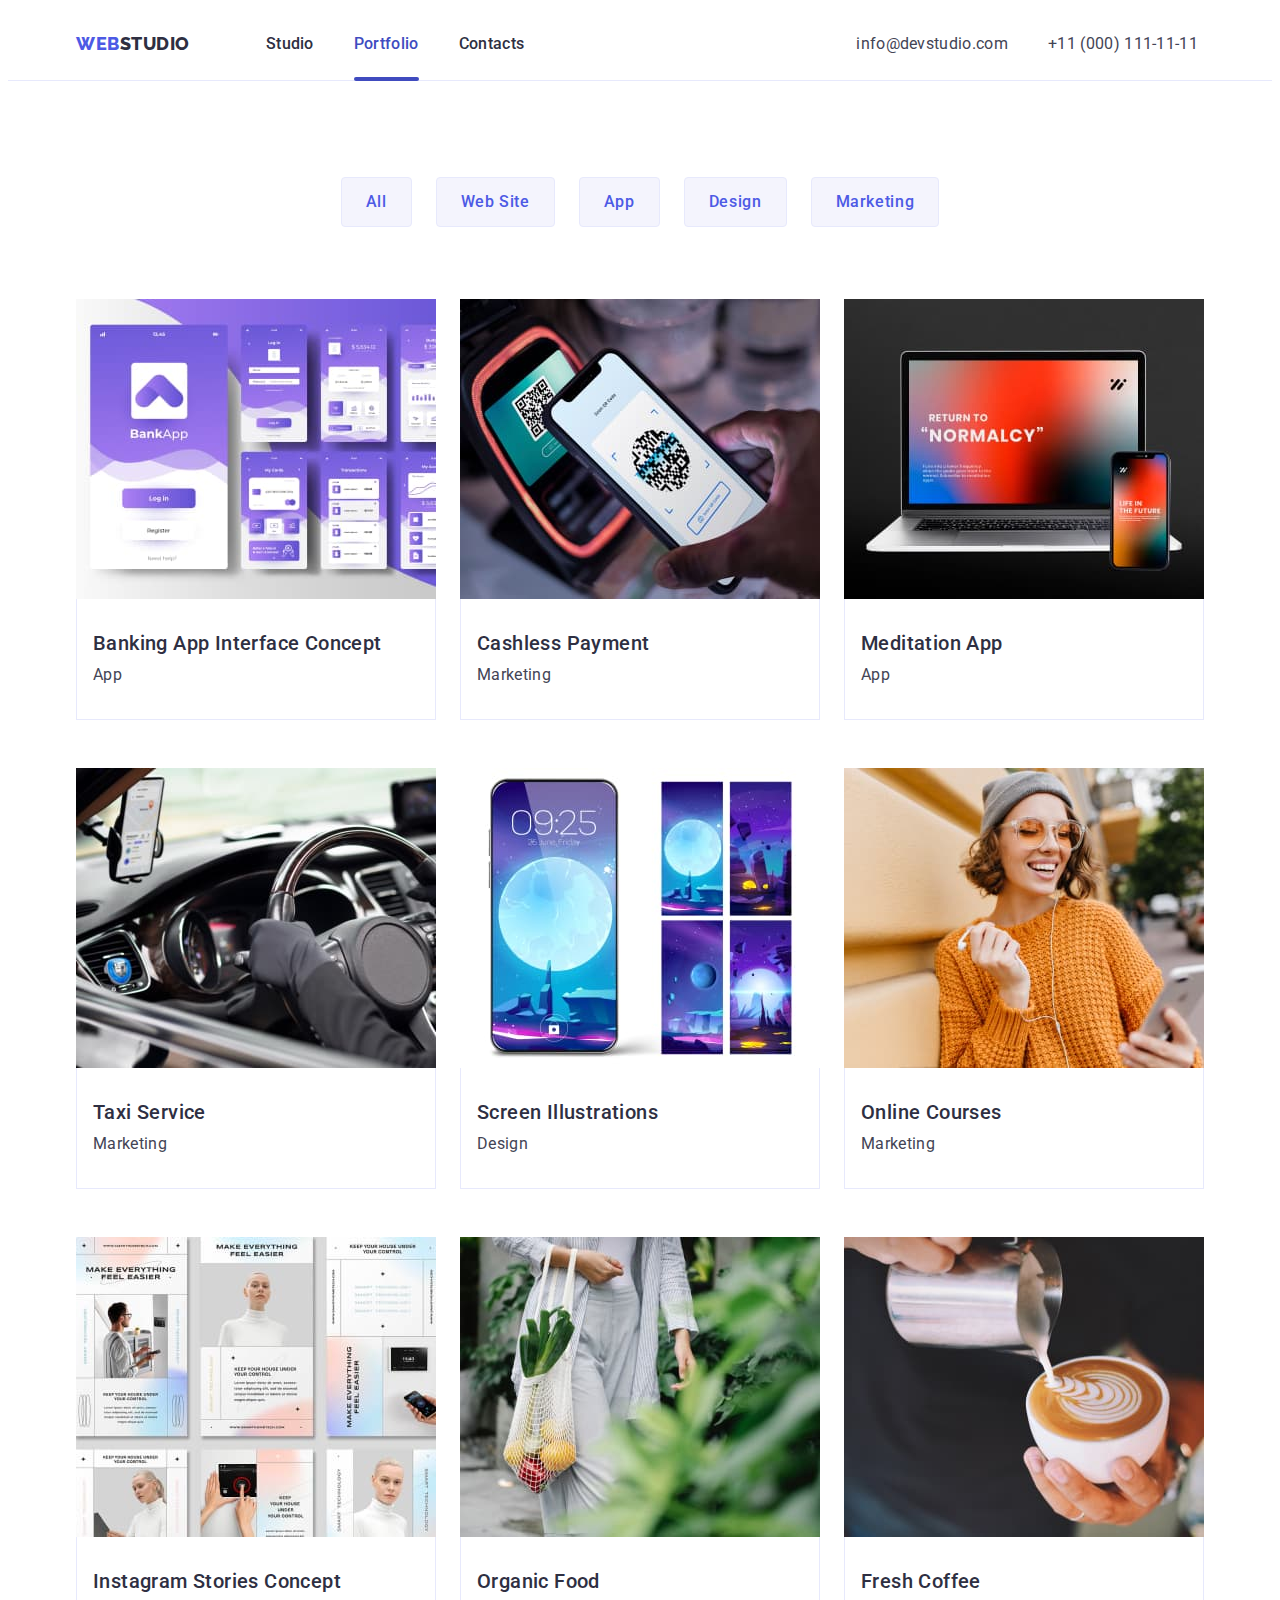
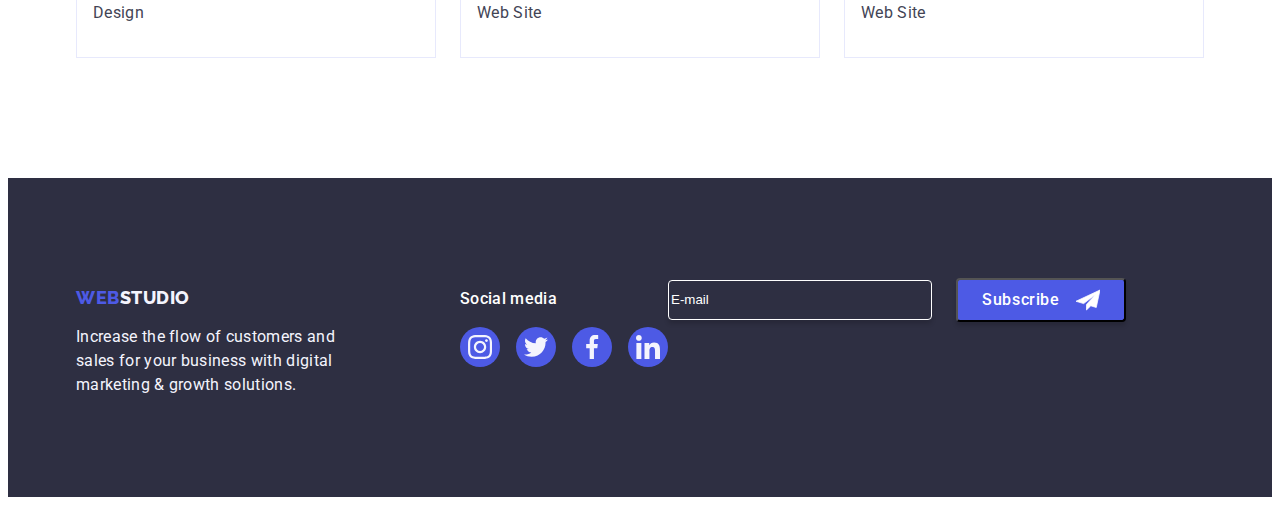
==== portfolio.html @ a750b89d "Initial commit" ====
<!DOCTYPE html>
<html lang="en">
  <head>
    <meta charset="utf-8" />
    <meta
      name="description"
      content="Learning the basics of HTML for beginners"
    />

    <title>Portfolio</title>
    <link
      rel="stylesheet"
      href="https://cdnjs.cloudflare.com/ajax/libs/modern-normalize/2.0.0/modern-normalize.min.css"
      integrity="sha512-4xo8blKMVCiXpTaLzQSLSw3KFOVPWhm/TRtuPVc4WG6kUgjH6J03IBuG7JZPkcWMxJ5huwaBpOpnwYElP/m6wg=="
      crossorigin="anonymous"
      referrerpolicy="no-referrer"
    />
    <link rel="stylesheet" href="./css/styles.css" />
    <link rel="preconnect" href="https://fonts.googleapis.com" />
    <link rel="preconnect" href="https://fonts.gstatic.com" crossorigin />
    <link
      href="https://fonts.googleapis.com/css2?family=Raleway:wght@800&family=Roboto:wght@400;500;700;900&display=swap"
      rel="stylesheet"
    />
  </head>
  <!-- Body -->
  <body>
    <header class="portfolio-class">
      <div class="container portfolio-info">
        <nav class="list logo-line">
          <a class="link logo-link" href="./index.html"
            >WEB<span class="logo-name">Studio</span></a
          >

          <ul class="list menu">
            <li>
              <a class="link input-list" href="./index.html">Studio</a>
            </li>
            <li>
              <a class="link input-list current" href="./portfolio.html"
                >Portfolio</a
              >
            </li>
            <li>
              <a class="link input-list" href="">Contacts</a>
            </li>
          </ul>
        </nav>
        <address class="address-info">
          <ul class="list email-info">
            <li>
              <a class="link contacts-list" href="mailto:info@devstudio.com"
                >info@devstudio.com</a
              >
            </li>
            <li>
              <a class="link contacts-list" href="tel:+110001111111"
                >+11 (000) 111-11-11</a
              >
            </li>
          </ul>
        </address>
      </div>
    </header>
    <!-- Main -->
    <main>
      <!-- Section -->
      <section class="buttons">
        <div class="container">
          <h1 class="visually-hidden">Portfolio</h1>
          <ul class="list button-list">
            <li><button class="other-buttons" type="button">All</button></li>
            <li>
              <button class="other-buttons" type="button">Web Site</button>
            </li>
            <li><button class="other-buttons" type="button">App</button></li>
            <li><button class="other-buttons" type="button">Design</button></li>
            <li>
              <button class="other-buttons" type="button">Marketing</button>
            </li>
          </ul>
          <ul class="list company-pic">
            <li class="img-decript">
              <a class="link apps" href="./images/img8.jpg">
                <div class="box">
                  <img
                    src="./images/img8.jpg"
                    alt="Banking App Interface Concept"
                    width="360"
                  />
                  <p class="overlay">
                    14 Stylish and User-Friendly App Design Concepts · Task
                    Manager App · Calorie Tracker App · Exotic Fruit Ecommerce
                    App · Cloud Storage App
                  </p>
                </div>
                <div class="company-app">
                  <h2 class="second-title">Banking App Interface Concept</h2>
                  <p class="contains">App</p>
                </div>
              </a>
            </li>
            <li class="img-decript">
              <a class="link apps" href="./images/img9.jpg">
                <div class="box">
                  <img src="./images/img9.jpg" alt="payment" width="360" />
                  <p class="overlay">
                    14 Stylish and User-Friendly App Design Concepts · Task
                    Manager App · Calorie Tracker App · Exotic Fruit Ecommerce
                    App · Cloud Storage App
                  </p>
                </div>
                <div class="company-app">
                  <h2 class="second-title">Cashless Payment</h2>
                  <p class="contains">Marketing</p>
                </div>
              </a>
            </li>
            <li class="img-decript">
              <a class="link apps" href="./images/img10.jpg">
                <div class="box">
                  <img src="./images/img10.jpg" alt="meditation" width="360" />
                  <p class="overlay">
                    14 Stylish and User-Friendly App Design Concepts · Task
                    Manager App · Calorie Tracker App · Exotic Fruit Ecommerce
                    App · Cloud Storage App
                  </p>
                </div>
                <div class="company-app">
                  <h2 class="second-title">Meditation App</h2>
                  <p class="contains">App</p>
                </div>
              </a>
            </li>
            <li class="img-decript">
              <a class="link apps" href="./images/img11.jpg">
                <div class="box">
                  <img src="./images/img11.jpg" alt="taxi" width="360" />
                  <p class="overlay">
                    14 Stylish and User-Friendly App Design Concepts · Task
                    Manager App · Calorie Tracker App · Exotic Fruit Ecommerce
                    App · Cloud Storage App
                  </p>
                </div>
                <div class="company-app">
                  <h2 class="second-title">Taxi Service</h2>
                  <p class="contains">Marketing</p>
                </div>
              </a>
            </li>
            <li class="img-decript">
              <a class="link apps" href="./images/img12.jpg">
                <div class="box">
                  <img
                    src="./images/img12.jpg"
                    alt="illustration"
                    width="360"
                  />

                  <p class="overlay">
                    14 Stylish and User-Friendly App Design Concepts · Task
                    Manager App · Calorie Tracker App · Exotic Fruit Ecommerce
                    App · Cloud Storage App
                  </p>
                </div>
                <div class="company-app">
                  <h2 class="second-title">Screen Illustrations</h2>
                  <p class="contains">Design</p>
                </div>
              </a>
            </li>
            <li class="img-decript">
              <a class="link apps" href="./images/img13.jpg">
                <div class="box">
                  <img src="./images/img13.jpg" alt="courses" width="360" />
                  <p class="overlay">
                    14 Stylish and User-Friendly App Design Concepts · Task
                    Manager App · Calorie Tracker App · Exotic Fruit Ecommerce
                    App · Cloud Storage App
                  </p>
                </div>
                <div class="company-app">
                  <h2 class="second-title">Online Courses</h2>
                  <p class="contains">Marketing</p>
                </div>
              </a>
            </li>
            <li class="img-decript">
              <a class="link apps" href="./images/img14.jpg">
                <div class="box">
                  <img
                    src="./images/img14.jpg"
                    alt="instastories"
                    width="360"
                  />
                  <p class="overlay">
                    14 Stylish and User-Friendly App Design Concepts · Task
                    Manager App · Calorie Tracker App · Exotic Fruit Ecommerce
                    App · Cloud Storage App
                  </p>
                </div>
                <div class="company-app">
                  <h2 class="second-title">Instagram Stories Concept</h2>
                  <p class="contains">Design</p>
                </div>
              </a>
            </li>
            <li class="img-decript">
              <a class="link apps" href="./images/img15.jpg">
                <div class="box">
                  <img src="./images/img15.jpg" alt="food" width="360" />
                  <p class="overlay">
                    14 Stylish and User-Friendly App Design Concepts · Task
                    Manager App · Calorie Tracker App · Exotic Fruit Ecommerce
                    App · Cloud Storage App
                  </p>
                </div>
                <div class="company-app">
                  <h2 class="second-title">Organic Food</h2>
                  <p class="contains">Web Site</p>
                </div>
              </a>
            </li>
            <li class="img-decript">
              <a class="link apps" href="./images/img16.jpg">
                <div class="box">
                  <img src="./images/img16.jpg" alt="coffee" width="360" />
                  <p class="overlay">
                    14 Stylish and User-Friendly App Design Concepts · Task
                    Manager App · Calorie Tracker App · Exotic Fruit Ecommerce
                    App · Cloud Storage App
                  </p>
                </div>
                <div class="company-app">
                  <h2 class="second-title">Fresh Coffee</h2>
                  <p class="contains">Web Site</p>
                </div>
              </a>
            </li>
          </ul>
        </div>
      </section>
    </main>
    <!-- Footer -->
    <footer class="page-down">
      <div class="container port-footer">
        <div class="logo-contain">
          <a class="link logo-web" href="./index.html"
            >Web<span class="logo-down-name">Studio</span></a
          >
          <p class="footer-descr">
            Increase the flow of customers and sales for your business with
            digital marketing & growth solutions.
          </p>
        </div>

        <div>
          <p class="social-m">Social media</p>
          <ul class="social-icon">
            <li class="link-item">
              <a class="social-id" href="./images/icons.svg#icon-instagram"
                ><svg class="id-media" width="24" height="24">
                  <use href="./images/icons.svg#icon-instagram"></use>
                </svg>
              </a>
            </li>
            <li class="link-item">
              <a class="social-id" href="./images/icons.svg#icon-twitter"
                ><svg class="id-media" width="24" height="24">
                  <use href="./images/icons.svg#icon-twitter"></use>
                </svg>
              </a>
            </li>
            <li class="link-item">
              <a class="social-id" href="./images/icons.svg#icon-facebook"
                ><svg class="id-media" width="24" height="24">
                  <use href="./images/icons.svg#icon-facebook"></use>
                </svg>
              </a>
            </li>
            <li class="link-item">
              <a class="social-id" href="./images/icons.svg#icon-linkedin"
                ><svg class="id-media" width="24" height="24">
                  <use href="./images/icons.svg#icon-linkedin"></use>
                </svg>
              </a>
            </li>
          </ul>
        </div>
        <div class="footer-bottom">
          <form class="footer-form" name="subscribe_form">
            <input
              class="footer-form-input"
              name="subscribe_email"
              type="email"
              placeholder="E-mail"
            />
            <button class="button-form" type="submit">
              Subscribe
              <svg class="button-form-icon" width="24" height="24">
                <use href="./images/icons.svg#icon-Frame-3"></use>
              </svg>
            </button>
          </form>
        </div>
      </div>
    </footer>
  </body>
</html>
---- css/styles.css ----
:root {
  --brand-color: #404bf4;
  --primary-white-color: #ffffff;
  --body-color: #434455;
  --clasic-background-color: #f4f4fd;
  --footer-color: #2e2f42;
  --button-color: #4d5ae5;
}
h1,
h2,
h3,
h4 {
  margin: 0;
}
p {
  margin: 0;
}
ul {
  margin: 0;
  padding: 0;
  list-style-type: none;
}
.title {
  background-color: #2e2f42;
  background-image: linear-gradient(
      rgba(46, 47, 66, 0.7),
      rgba(46, 47, 66, 0.7)
    ),
    url(../images/people-office.jpg);
  background-repeat: no-repeat;
  background-size: cover;
  background-position: center;
  color: white;
  padding: 188px 0;
  max-width: 1440px;
}
.logo-name {
  color: #2e2f42;
  font-family: "Raleway", sans-serif;
  font-weight: 800;
  font-size: 18px;
  line-height: 1.17;
  letter-spacing: 0.03em;
  text-transform: uppercase;
}
.logo-link {
  font-family: "Raleway", sans-serif;
  font-weight: 800;
  font-size: 18px;
  line-height: 1.17;
  letter-spacing: 0.03em;
  text-transform: uppercase;
  color: #4d5ae5;
  margin-right: 76px;
}
.logo-down-name {
  font-family: "Raleway", sans-serif;
  font-weight: 800;
  font-size: 18px;
  line-height: 1.17;
  letter-spacing: 0.03em;
  text-transform: uppercase;
  color: #f4f4fd;
}

.company-activity {
  background-color: white;
  color: #2e2f42;
  font-size: 36px;
  line-height: 1.11;
  text-align: center;
  letter-spacing: 0.02em;
  text-transform: capitalize;
  margin-bottom: 72px;
}
.team-workers {
  background-color: #f4f4fd;
  color: #2e2f42;
  font-size: 36px;
  line-height: 1.11;
  text-align: center;
  letter-spacing: 0.02em;
  text-transform: capitalize;
  margin-bottom: 72px;
}
.photo {
  display: flex;
  gap: 24px;
}
.valuables-list {
  width: 264px;
  color: var(--navyblue, #2e2f42);
  font-size: 20px;
  font-style: normal;
  font-weight: 500;
  line-height: 24px;
  letter-spacing: 0.4px;
}
.valuables-descr {
  width: 264px;
  color: var(--slate, #434455);
  font-size: 16px;
  font-style: normal;
  font-weight: 400;
  line-height: 24px;
  letter-spacing: 0.32px;
}
.valuables-list-descr {
  color: #434455;
  font-size: 16px;
  line-height: 1.5;
  letter-spacing: 0.02em;
  text-align: center;
  line-height: 24px;
}

.logo-web {
  font-family: "Raleway", sans-serif;
  font-weight: 800;
  font-size: 18px;
  line-height: 1.17;
  letter-spacing: 0.03em;
  text-transform: uppercase;
  color: #4d5ae5;
  display: inline-block;
  margin-bottom: 16px;
}
.main-button {
  background-color: #4d5ae5;
  color: white;
  font-family: "Roboto", sans-serif;
  font-weight: 500;
  font-size: 16px;
  line-height: 1.5;
  letter-spacing: 0.04em;
  cursor: pointer;
  padding: 16px 32px;
  border-radius: 4px;
  box-shadow: 0px 4px 4px 0px rgba(0, 0, 0, 0.15);
  display: block;
  min-width: 169px;
  height: 56px;
  border: none;
  margin: 0 auto;
  transition: background-color 250ms cubic-bezier(0.4, 0, 0.2, 1);
}
.link {
  text-decoration: none;
}
.main-button:hover {
  color: white;
  background-color: #404bbf;
}
.main-button:focus {
  background-color: #404bbf;
}
.other-buttons {
  font-family: "Roboto", sans-serif;
  color: #4d5ae5;
  background-color: #f4f4fd;
  font-weight: 500;
  font-size: 16px;
  line-height: 1.5;
  letter-spacing: 0.04em;
  cursor: pointer;
  padding: 12px 24px;
  border: 1px solid #e7e9fc;
  border-radius: 4px;
  transition: color 250ms cubic-bezier(0.4, 0, 0.2, 1),
    background-color 250ms cubic-bezier(0.4, 0, 0.2, 1),
    border-color 250ms cubic-bezier(0.4, 0, 0.2, 1),
    box-shadow 250ms cubic-bezier(0.4, 0, 0.2, 1);
}
.other-buttons:hover,
.other-buttons:focus {
  color: white;
  background-color: #404bbf;
  border: 1px solid transparent;
  box-shadow: 0px 3px 1px rgba(0, 0, 0, 0.1), 0px 2px 1px rgba(0, 0, 0, 0.08),
    0px 2px 2px rgba(0, 0, 0, 0.12);
}

.apps {
  display: block;
  transition: box-shadow 250ms cubic-bezier(0.4, 0, 0.2, 1);
}
.apps:hover,
.apps:focus {
  box-shadow: 0px 1px 6px rgba(46, 47, 66, 0.08),
    0px 1px 1px rgba(46, 47, 66, 0.16), 0px 2px 1px rgba(46, 47, 66, 0.08);
  transform: translateY(0%);
}
.footer-descr {
  color: #f4f4fd;
  line-height: 1.5;
  letter-spacing: 0.02em;
  max-width: 264px;
}
.input-list {
  font-weight: 500;
  font-size: 16px;
  line-height: 1.5;
  letter-spacing: 0.02em;
  text-decoration: none;
  padding: 24px 0 24px;
  display: block;
  position: relative;
  transition: color 250ms cubic-bezier(0.4, 0, 0.2, 1);
  color: var(--navyblue, #2e2f42);
}
.current {
  color: #404bbf;
  position: relative;
}
.current::after {
  width: 100%;
  content: "";
  position: absolute;
  left: 0;
  bottom: -1px;
  height: 4px;
  background-color: #404bbf;
  border-radius: 2px;
  transition: border-radius 2px;
}

.input-list:hover,
.input-list:focus {
  color: #404bbf;
}

.pages {
  position: relative;
  color: #404bbf;
  transition: color 250ms cubic-bezier(0.4, 0, 0.2, 1);
}
.pages::after {
  position: absolute;
  left: 0;
  bottom: -1px;
  height: 4px;
  background-color: #404bbf;
  border-radius: 2px;
}

.list {
  list-style: none;
}
body {
  font-family: "Roboto", sans-serif;
  color: #434455;
  background-color: #ffffff;
}
.second-title {
  font-weight: 500;
  font-size: 20px;
  line-height: 1.2;
  letter-spacing: 0.02em;
  color: #2e2f42;
}
.contains {
  font-size: 16px;
  line-height: 1.5;
  letter-spacing: 0.02em;
  color: #434455;
}
.contains:hover,
.contains:focus {
  transform: translateY(0%);
}
address {
  font-style: normal;
}
.wrapper {
  font-size: 56px;
  line-height: 60px;
  text-align: center;
  letter-spacing: 0.02em;
  color: #ffffff;
  max-width: 496px;
  height: 120px;
  margin-bottom: 48px;
  margin: 0 auto;
  font-weight: 700;
}
.valuables {
  font-weight: 500;
  font-size: 20px;
  line-height: 1.2;
  letter-spacing: 0.02em;
  color: #2e2f42;
}
.valuables-list-subtitle {
  font-weight: 500;
  font-size: 20px;
  line-height: 1.2;
  letter-spacing: 0.02em;
  color: #2e2f42;
  background-color: #ffffff;
  margin-bottom: 8px;
  text-align: center;
}
.image-company-box {
  background-color: #f4f4fd;
  border-radius: 4px;
  width: 264px;
  height: 112px;
  flex-shrink: 0;
  margin-bottom: 8px;
  display: flex;
  justify-content: center;
  align-items: center;
}

.logo-icon {
  display: flex;
  justify-content: center;
  align-items: center;
  border-radius: 10px;
  width: 40px;
  height: 40px;
  background-color: #4d5ae5;
  color: #f4f4fd;
}
.second-title {
  font-weight: 500;
  font-size: 20px;
  line-height: 1.2;
  letter-spacing: 0.02em;
  color: #2e2f42;
  margin-bottom: 8px;
}
.contacts-list {
  font-size: 16px;
  line-height: 1.5;
  letter-spacing: 0.02em;
  color: #434455;
  transition: color 250ms cubic-bezier(0.4, 0, 0.2, 1);
}
.contacts-list:hover,
.contacts-list:focus {
  color: #404bbf;
}

.section-team {
  background-color: #f4f4fd;
  padding: 120px 0;
}
.specialists {
  box-shadow: 0px 1px 6px rgba(46, 47, 66, 0.08),
    0px 1px 1px rgba(46, 47, 66, 0.16), 0px 2px 1px rgba(46, 47, 66, 0.08);
  background-color: #ffffff;
  width: calc((100% - 72px) / 4);
  border-radius: 0px 0px 4px 4px;
}
.container {
  max-width: 1158px;
  margin: 0 auto;
  padding: 0 15px;
}
.site-info {
  display: flex;
  align-items: center;
}
.logo-line {
  display: flex;
  align-items: center;
  margin-right: 332px;
}
.menu {
  display: flex;
  gap: 40px;
  justify-content: flex-start;
}
.menu-contact {
  display: flex;
  justify-content: flex-end;
  gap: 40px;
  flex-wrap: nowrap;
}
img {
  display: block;
  max-width: 100%;
  height: auto;
}
.top-line {
  border-bottom: 1px solid #e7e9fc;
  box-shadow: 0px 2px 1px rgba(46, 47, 66, 0.08),
    0px 1px 1px rgba(46, 47, 66, 0.16), 0px 1px 6px rgba(46, 47, 66, 0.08);
}
*,
::after,
::before {
  box-sizing: border-box;
}
.card-set {
  display: flex;
  flex-wrap: wrap;
  gap: 24px;
}
.visually-hidden {
  position: absolute;
  width: 1px;
  height: 1px;
  margin: -1px;
  border: 0;
  padding: 0;
  white-space: nowrap;
  clip-path: inset(100%);
  clip: rect(0 0 0 0);
  overflow: hidden;
}
.company-strategy {
  padding: 120px 0;
}
.list-item {
  width: calc((100% - 72px) / 4);
}
.pictures {
  padding-bottom: 120px;
}
.picture-company {
  display: flex;
  gap: 24px;
}
.pic-description {
  width: calc((100% - 48px) / 3);
}
.profession {
  padding: 32px 0;
}
.portfolio-class {
  border-bottom: 1px solid #e7e9fc;
}
.portfolio-info {
  display: flex;
  align-items: center;
}
.adress-info {
  display: flex;
  gap: 40px;
}
.buttons {
  padding-top: 96px;
  padding-bottom: 120px;
}
.button-list {
  display: flex;
  justify-content: center;
  gap: 24px;
  margin-bottom: 72px;
}
.company-app {
  padding: 32px 16px;
  border: 1px solid #e7e9fc;
  border-top: none;
}
.app-img {
  position: relative;
  overflow: hidden;
}

.address-info {
  display: flex;
  gap: 40px;
}
.company-pic {
  display: flex;
  flex-wrap: wrap;
  column-gap: 24px;
  row-gap: 48px;
}
.img-decript {
  width: calc((100% - 48px) / 3);
}
.email-info {
  display: flex;
  gap: 40px;
}
.social-networks {
  display: flex;
  justify-content: center;
  gap: 24px;
}
.social-media {
  width: 40px;
  height: 40px;
}
.social-link {
  width: 100%;
  height: 100%;
  background-color: #4d5ae5;
  border-radius: 50%;
  display: flex;
  align-items: center;
  justify-content: center;
  transition: background-color 250ms cubic-bezier(0.4, 0, 0.2, 1);
}
.social-link:hover,
.social-link:focus {
  background-color: #404bbf;
}

.logotype {
  fill: #f4f4fd;
}
.customers {
  padding-top: 120px;
  padding-bottom: 120px;
}
.section-name {
  font-size: 36px;
  line-height: 1.11;
  color: #2e2f42;
  margin-bottom: 72px;
  text-align: center;
}
.clients {
  display: flex;
  gap: 24px;
}
.client-pic {
  width: calc((100% - 120px) / 6);
  height: 88px;
}
.client-img {
  width: 100%;
  height: 100%;
  border: 1px solid #8e8f99;
  border-radius: 4px;
  display: flex;
  align-items: center;
  justify-content: center;
  color: #8e8f99;
  transition: border-color 250ms cubic-bezier(0.4, 0, 0.2, 1),
    color 250ms cubic-bezier(0.4, 0, 0.2, 1);
}
.client-img:hover,
.client-img:focus {
  border-color: #404bbf;
  color: #404bbf;
}

.foot-class {
  display: flex;
  align-items: baseline;
  margin-right: 120px;
}
.logo-contain {
  margin-right: 120px;
}
.social-m {
  font-weight: 500;
  font-size: 16px;
  line-height: 1.5;
  letter-spacing: 0.02em;
  color: #ffffff;
  margin-bottom: 16px;
}
.social-icon {
  display: flex;
  gap: 16px;
}
.link-item {
  width: 40px;
  height: 40px;
}
.social-id {
  width: 100%;
  height: 100%;
  background-color: #4d5ae5;
  border-radius: 50%;
  display: flex;
  align-items: center;
  justify-content: center;
  transition: background-color 250ms cubic-bezier(0.4, 0, 0.2, 1);
}
.social-id:hover,
.social-id:focus {
  background-color: #31d0aa;
}
.id-media {
  fill: #f4f4fd;
}
.client-logo {
  fill: currentColor;
}

/* Modal window */
.backdrop {
  position: fixed;
  top: 0;
  left: 0;
  width: 100%;
  height: 100%;
  transition: opacity 250ms cubic-bezier(0.4, 0, 0.2, 1),
    visibility 250ms cubic-bezier(0.4, 0, 0.2, 1);
  background-color: rgba(46, 47, 66, 0.4);
}
.is-hidden {
  opacity: 0;
  visibility: hidden;
  pointer-events: none;
}
.modal {
  position: absolute;
  top: 50%;
  left: 50%;
  transform: translate(-50%, -50%) scale(1);
  width: 408px;
  min-height: 584px;
  background: #fcfcfc;
  box-shadow: 0px 1px 1px rgba(0, 0, 0, 0.14), 0px 1px 3px rgba(0, 0, 0, 0.12),
    0px 2px 1px rgba(0, 0, 0, 0.2);
  border-radius: 4px;
  transition: transform 250ms cubic-bezier(0.4, 0, 0.2, 1);
  padding: 24px;
}
.close-button {
  position: absolute;
  top: 24px;
  right: 24px;
  width: 24px;
  height: 24px;
  border-radius: 50%;
  display: flex;
  align-items: center;
  justify-content: center;
  background-color: #e7e9fc;
  border: 1px solid rgba(0, 0, 0, 0.1);
  padding: 0;
  cursor: pointer;
  transition: background-color 250ms cubic-bezier(0.4, 0, 0.2, 1),
    border 250ms cubic-bezier(0.4, 0, 0.2, 1);
}
.close-button:hover,
.close-button:focus {
  background-color: #404bbf;
  border: none;
  fill: #ffffff;
}
.modal-icon {
  transition: fill 250ms cubic-bezier(0.4, 0, 0.2, 1);
}

.page-down {
  background-color: #2e2f42;
  padding: 100px 0;
}
.port-footer {
  display: flex;
  align-items: baseline;
}
.footer-media {
  font-weight: 500;
  font-size: 16px;
  line-height: 1.5;
  letter-spacing: 0.02em;
  color: #ffffff;
  margin-bottom: 16px;
}
.icons-logo-foot {
  display: flex;
  gap: 16px;
}
.card-content {
  position: relative;
  overflow: hidden;
}
.box {
  position: relative;
  overflow: hidden;
}
.overlay {
  position: absolute;
  top: 0;
  font-size: 16px;
  font-weight: 400;
  line-height: 1.5;
  letter-spacing: 0.02em;
  color: var(--cloud, #f4f4fd);
  padding: 40px 32px;
  background-color: #4d5ae5;
  width: 100%;
  height: 100%;

  transform: translateY(100%);
  transition: transform 250ms cubic-bezier(0.4, 0, 0.2, 1);
}

.apps:hover .overlay,
.apps:focus .overlay {
  transform: translateY(0);
}
.modal-caption {
  width: 360px;
  color: var(--navyblue, #2e2f42);
  text-align: center;
  font-size: 16px;
  font-weight: 500;
  line-height: 24px;
  letter-spacing: 0.32px;
  margin-top: 72px;
  margin-bottom: 18px;
}

.modal-form-label {
  display: block;
  margin-bottom: 8px;
  width: 360px;
  flex-direction: column;
  align-items: flex-start;
  gap: 8px;
  border-radius: 4px;
  color: var(--lightslate, #8e8f99);
  font-family: Roboto;
  font-size: 12px;
  font-style: normal;
  font-weight: 400;
  line-height: 14px;
  letter-spacing: 0.48px;
}
.modal-form-field {
  margin-bottom: 4px;
}
.modal-form-input {
  border-radius: 4px;
  border: 1px solid var(--navyblue-modal, rgba(46, 47, 66, 0.4));
  width: 360px;
  height: 40px;
  outline: none;

  transition: border-color var(--animation);
}
.modal-form-input::placeholder {
  opacity: 0;
  color: var(--navyblue-modal, rgba(46, 47, 66, 0.4));
}
.modal-form-input:focus::placeholder {
  opacity: 1;
  transition-delay: 0s;
}

.modal-form-input:focus,
.modal-form-comment:focus {
  border-color: 1px solid var(--iris, #4d5ae5);
}
.modal-form-comment {
  width: 360px;
  height: 120px;
  flex-shrink: 0;
  border-radius: 4px;
  border: 1px solid var(--navyblue-modal, rgba(46, 47, 66, 0.4));
  resize: none;
  font-family: Roboto;
  font-size: 12px;
  font-style: normal;
  font-weight: 400;
  line-height: 14px;
  letter-spacing: 0.48px;
  margin-bottom: 16px;
}
.modal-form-comment::placeholder {
  color: var(--navyblue-modal, rgba(46, 47, 66, 0.4));
}

.modal-form-agreement {
  color: var(--lightslate, #8e8f99);
  font-size: 12px;
  letter-spacing: 0.48px;
}
.modal-form-link {
  color: var(--iris, #4d5ae5);
}
.modal-form-btn {
  margin-top: 24px;
}
.modal-form-input {
  padding-left: 38px;
}
.modal-form-icon {
  fill: none;
  stroke: #2e2f42;
  position: absolute;
  top: 50%;
  left: 16px;
  transform: translateY(-50%);
  pointer-events: none;
  transition: stroke var(--animation);
}
.modal-form-input:focus + .modal-form-icon {
  stroke: #4d5ae5;
}
.modal-form-field {
  position: relative;
}
/* Footer form */
.footer-bottom {
  display: flex;
  justify-content: space-between;
}
.button-form {
  display: inline-flex;
  padding: 8px 24px;
  justify-content: center;
  align-items: center;
  gap: 16px;
  border-radius: 4px;
  background: var(--iris, #4d5ae5);
  box-shadow: 0px 4px 4px 0px rgba(0, 0, 0, 0.15);
  color: var(--white, #fff);
  text-align: center;
  font-family: Roboto;
  font-size: 16px;
  font-style: normal;
  font-weight: 500;
  line-height: 24px;
  letter-spacing: 0.64px;
  cursor: pointer;
}
.button-form-icon {
  fill: none;
  stroke: #ffffff;
}

.button-form:hover,
.button-form:focus {
  color: white;
  background-color: #404bbf;
}
.footer-form-input {
  width: 264px;
  height: 40px;
  flex-shrink: 0;
  border-radius: 4px;
  border: 1px solid var(--white, #fff);
  box-shadow: 0px 4px 4px 0px rgba(0, 0, 0, 0.15);
  background: transparent;
  outline: transparent;
  color: var(--white, #fff);
  transition: border-color var(--animation);
}
.footer-form-input::placeholder {
  color: var(--white, #fff);
}
.footer-form-input:focus {
  border: 1px solid #4d5ae5;
}
.footer-form {
  display: flex;
  align-items: center;
  gap: 24px;
}
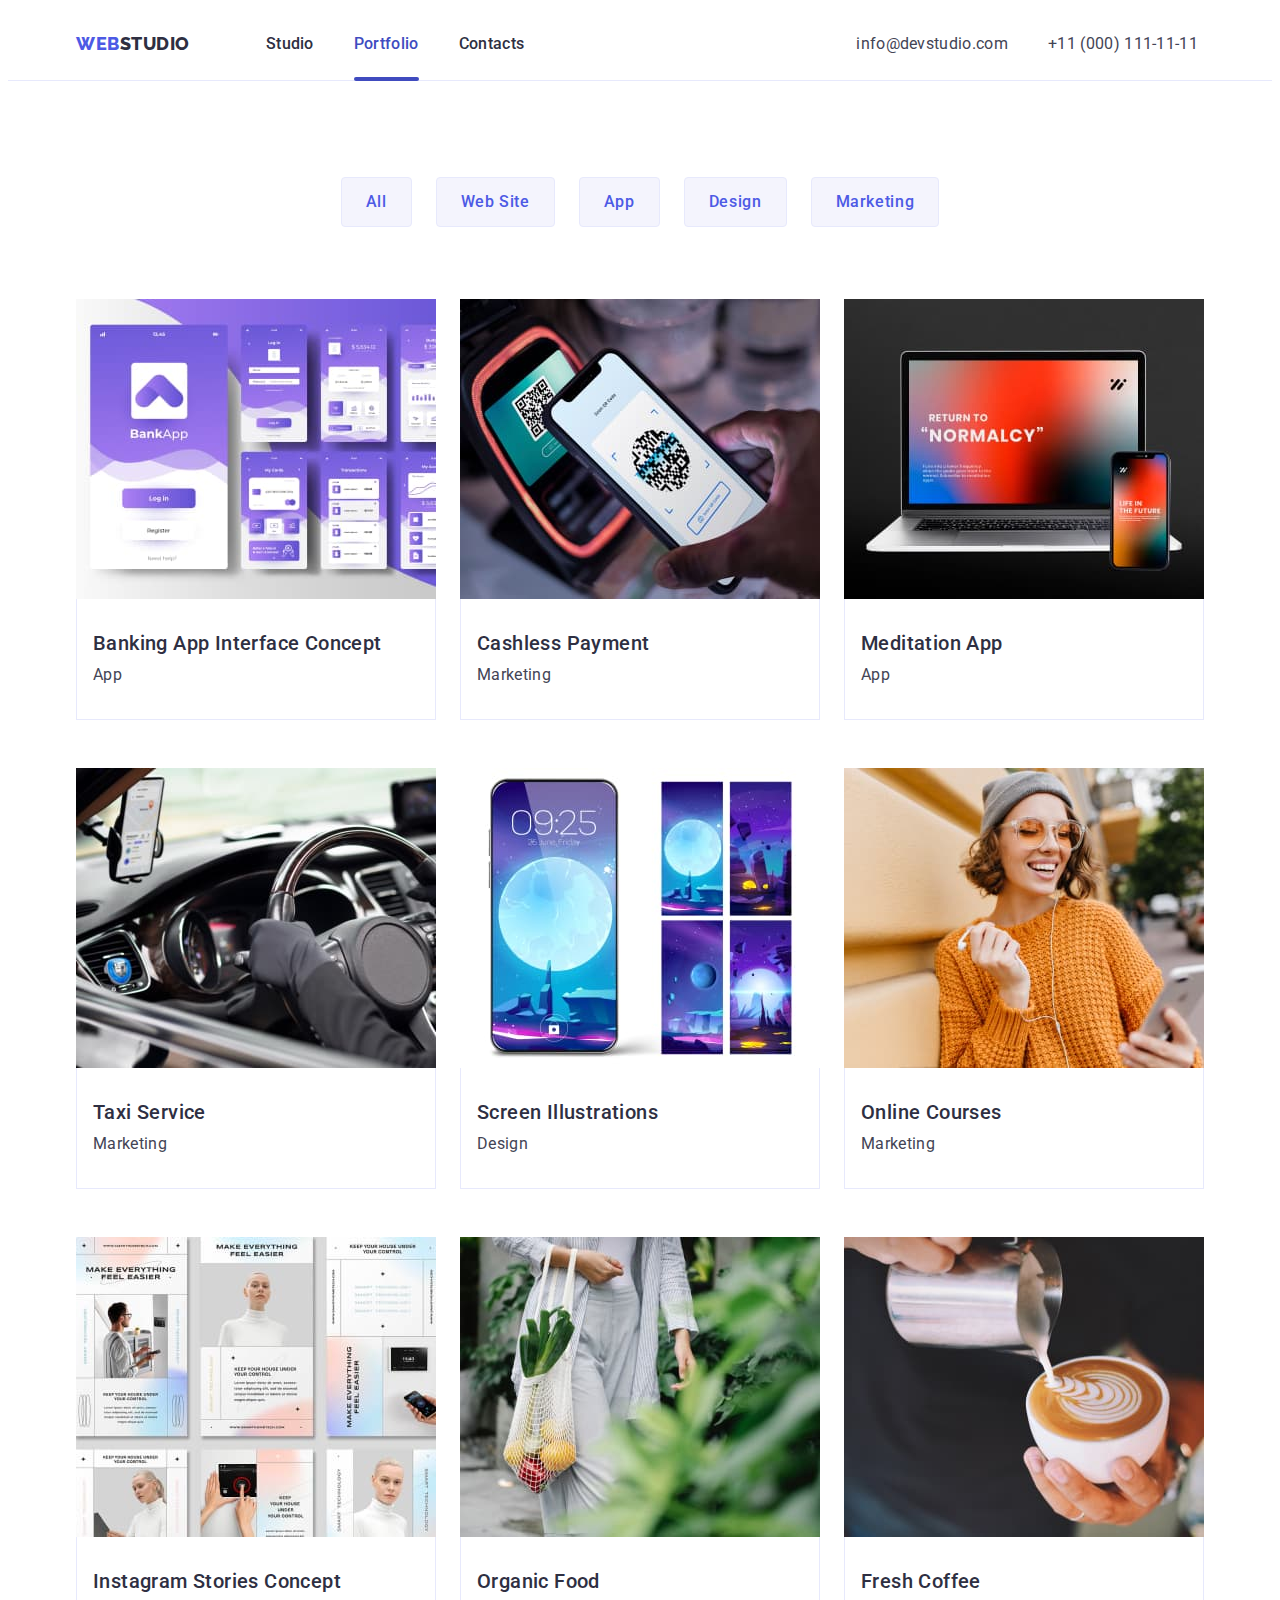
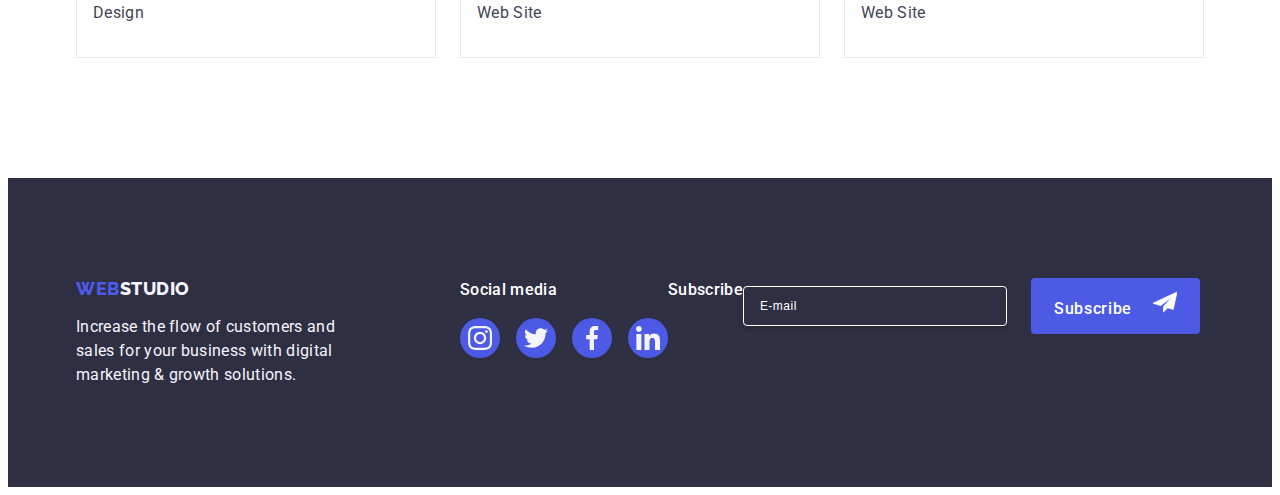
==== commit ec5352c7: "update" ====
--- a/portfolio.html
+++ b/portfolio.html
@@ -288,13 +288,16 @@
           </ul>
         </div>
         <div class="footer-bottom">
+          <p class="subscribe-class">Subscribe</p>
           <form class="footer-form" name="subscribe_form">
-            <input
-              class="footer-form-input"
-              name="subscribe_email"
-              type="email"
-              placeholder="E-mail"
-            />
+            <label class="label-class">
+              <input
+                class="footer-form-input"
+                name="subscribe-email"
+                type="email"
+                placeholder="E-mail"
+            /></label>
+
             <button class="button-form" type="submit">
               Subscribe
               <svg class="button-form-icon" width="24" height="24">
--- a/css/styles.css
+++ b/css/styles.css
@@ -692,45 +692,48 @@
 .apps:focus .overlay {
   transform: translateY(0);
 }
+
+/* Modal form */
+
+.modal {
+  padding: 72px 24px 24px 24px;
+}
+
 .modal-caption {
-  width: 360px;
-  color: var(--navyblue, #2e2f42);
+  font-weight: 500;
+  font-size: 16px;
+  line-height: 1.5;
   text-align: center;
-  font-size: 16px;
-  font-weight: 500;
-  line-height: 24px;
-  letter-spacing: 0.32px;
-  margin-top: 72px;
-  margin-bottom: 18px;
-}
-
+  letter-spacing: 0.02em;
+  color: var(--#2E2F42);
+  margin-bottom: 16px;
+}
+.modal-form-contain {
+  margin-bottom: 8px;
+}
+.modal-text-input {
+  margin-bottom: 16px;
+}
 .modal-form-label {
+  font-size: 12px;
+  line-height: 1.17;
+  letter-spacing: 0.04em;
+  color: var(--lightslate, #8e8f99);
   display: block;
-  margin-bottom: 8px;
-  width: 360px;
-  flex-direction: column;
-  align-items: flex-start;
-  gap: 8px;
+  margin-bottom: 4px;
+}
+.modal-form-field {
+  position: relative;
+}
+.modal-form-input {
+  width: 100%;
+  height: 40px;
+  border: 1px solid rgba(46, 47, 66, 0.4);
   border-radius: 4px;
-  color: var(--lightslate, #8e8f99);
-  font-family: Roboto;
-  font-size: 12px;
-  font-style: normal;
-  font-weight: 400;
-  line-height: 14px;
-  letter-spacing: 0.48px;
-}
-.modal-form-field {
-  margin-bottom: 4px;
-}
-.modal-form-input {
-  border-radius: 4px;
-  border: 1px solid var(--navyblue-modal, rgba(46, 47, 66, 0.4));
-  width: 360px;
-  height: 40px;
-  outline: none;
-
-  transition: border-color var(--animation);
+  background-color: transparent;
+  padding-left: 38px;
+  outline: transparent;
+  transition: border-color 250ms cubic-bezier(0.4, 0, 0.2, 1);
 }
 .modal-form-input::placeholder {
   opacity: 0;
@@ -743,32 +746,54 @@
 
 .modal-form-input:focus,
 .modal-form-comment:focus {
-  border-color: 1px solid var(--iris, #4d5ae5);
+  border-color: #4d5ae5;
+}
+input:checked {
+  background-color: var(--#404bbf);
+  border: none;
+  fill: var(--#F4F4FD);
 }
 .modal-form-comment {
-  width: 360px;
+  width: 100px;
   height: 120px;
-  flex-shrink: 0;
+  font-size: 12px;
+  line-height: 1.17;
+  letter-spacing: 0.04em;
+  color: rgba(46, 47, 66, 0.4);
+  border: 1px solid rgba(46, 47, 66, 0.4);
   border-radius: 4px;
-  border: 1px solid var(--navyblue-modal, rgba(46, 47, 66, 0.4));
+  background-color: transparent;
+  padding: 8px 16px;
+  outline: transparent;
   resize: none;
-  font-family: Roboto;
-  font-size: 12px;
-  font-style: normal;
-  font-weight: 400;
-  line-height: 14px;
-  letter-spacing: 0.48px;
-  margin-bottom: 16px;
+  transition: border-color 250ms cubic-bezier(0.4, 0, 0.2, 1);
 }
 .modal-form-comment::placeholder {
   color: var(--navyblue-modal, rgba(46, 47, 66, 0.4));
 }
 
 .modal-form-agreement {
-  color: var(--lightslate, #8e8f99);
+  display: block;
   font-size: 12px;
-  letter-spacing: 0.48px;
-}
+  line-height: 1.17;
+  letter-spacing: 0.04em;
+  color: var(--#8e8f99);
+}
+
+.modal-form-desc {
+  width: 16px;
+  height: 16px;
+  border: 1px solid rgba(46, 47, 66, 0.4);
+  border-radius: 2px;
+  transition: background-color 250ms cubic-bezier(0.4, 0, 0.2, 1),
+    border 250ms cubic-bezier(0.4, 0, 0.2, 1),
+    fill 250ms cubic-bezier(0.4, 0, 0.2, 1);
+  display: inline-flex;
+  align-items: center;
+  justify-content: center;
+  fill: transparent;
+}
+
 .modal-form-link {
   color: var(--iris, #4d5ae5);
 }
@@ -785,42 +810,48 @@
   top: 50%;
   left: 16px;
   transform: translateY(-50%);
-  pointer-events: none;
-  transition: stroke var(--animation);
+  transition: fill 250ms cubic-bezier(0.4, 0, 0.2, 1);
 }
 .modal-form-input:focus + .modal-form-icon {
   stroke: #4d5ae5;
+  fill: #4d5ae5;
 }
 .modal-form-field {
   position: relative;
 }
+.modal-comment {
+  margin-bottom: 16px;
+}
+.checkbox-container {
+  margin-bottom: 24px;
+}
 /* Footer form */
 .footer-bottom {
   display: flex;
   justify-content: space-between;
 }
 .button-form {
-  display: inline-flex;
-  padding: 8px 24px;
-  justify-content: center;
-  align-items: center;
-  gap: 16px;
+  display: block;
+  min-width: 169px;
+  height: 56px;
+  justify-content: center;
+  align-items: center;
+  font-family: "Roboto", sans-serif;
+  font-size: 16px;
+  font-weight: 500;
+  line-height: 1.5;
+  letter-spacing: 0.04em;
+  color: #ffffff;
+  cursor: pointer;
+  background-color: #4d5ae5;
+  border: none;
   border-radius: 4px;
-  background: var(--iris, #4d5ae5);
-  box-shadow: 0px 4px 4px 0px rgba(0, 0, 0, 0.15);
-  color: var(--white, #fff);
-  text-align: center;
-  font-family: Roboto;
-  font-size: 16px;
-  font-style: normal;
-  font-weight: 500;
-  line-height: 24px;
-  letter-spacing: 0.64px;
-  cursor: pointer;
+  transition: background-color 250ms cubic-bezier(0.4, 0, 0.2, 1);
 }
 .button-form-icon {
   fill: none;
   stroke: #ffffff;
+  margin-left: 16px;
 }
 
 .button-form:hover,
@@ -828,17 +859,29 @@
   color: white;
   background-color: #404bbf;
 }
+
+/* Subscribe */
+.subscribe-class {
+  margin-bottom: 16px;
+  font-weight: 500;
+  font-size: 16px;
+  line-height: 1.5;
+  letter-spacing: 0.02em;
+  color: #ffffff;
+}
 .footer-form-input {
   width: 264px;
   height: 40px;
-  flex-shrink: 0;
   border-radius: 4px;
   border: 1px solid var(--white, #fff);
   box-shadow: 0px 4px 4px 0px rgba(0, 0, 0, 0.15);
   background: transparent;
-  outline: transparent;
-  color: var(--white, #fff);
+  color: #ffffff;
   transition: border-color var(--animation);
+  font-size: 12px;
+  line-height: 1.5;
+  letter-spacing: 0.04em;
+  padding-left: 16px;
 }
 .footer-form-input::placeholder {
   color: var(--white, #fff);
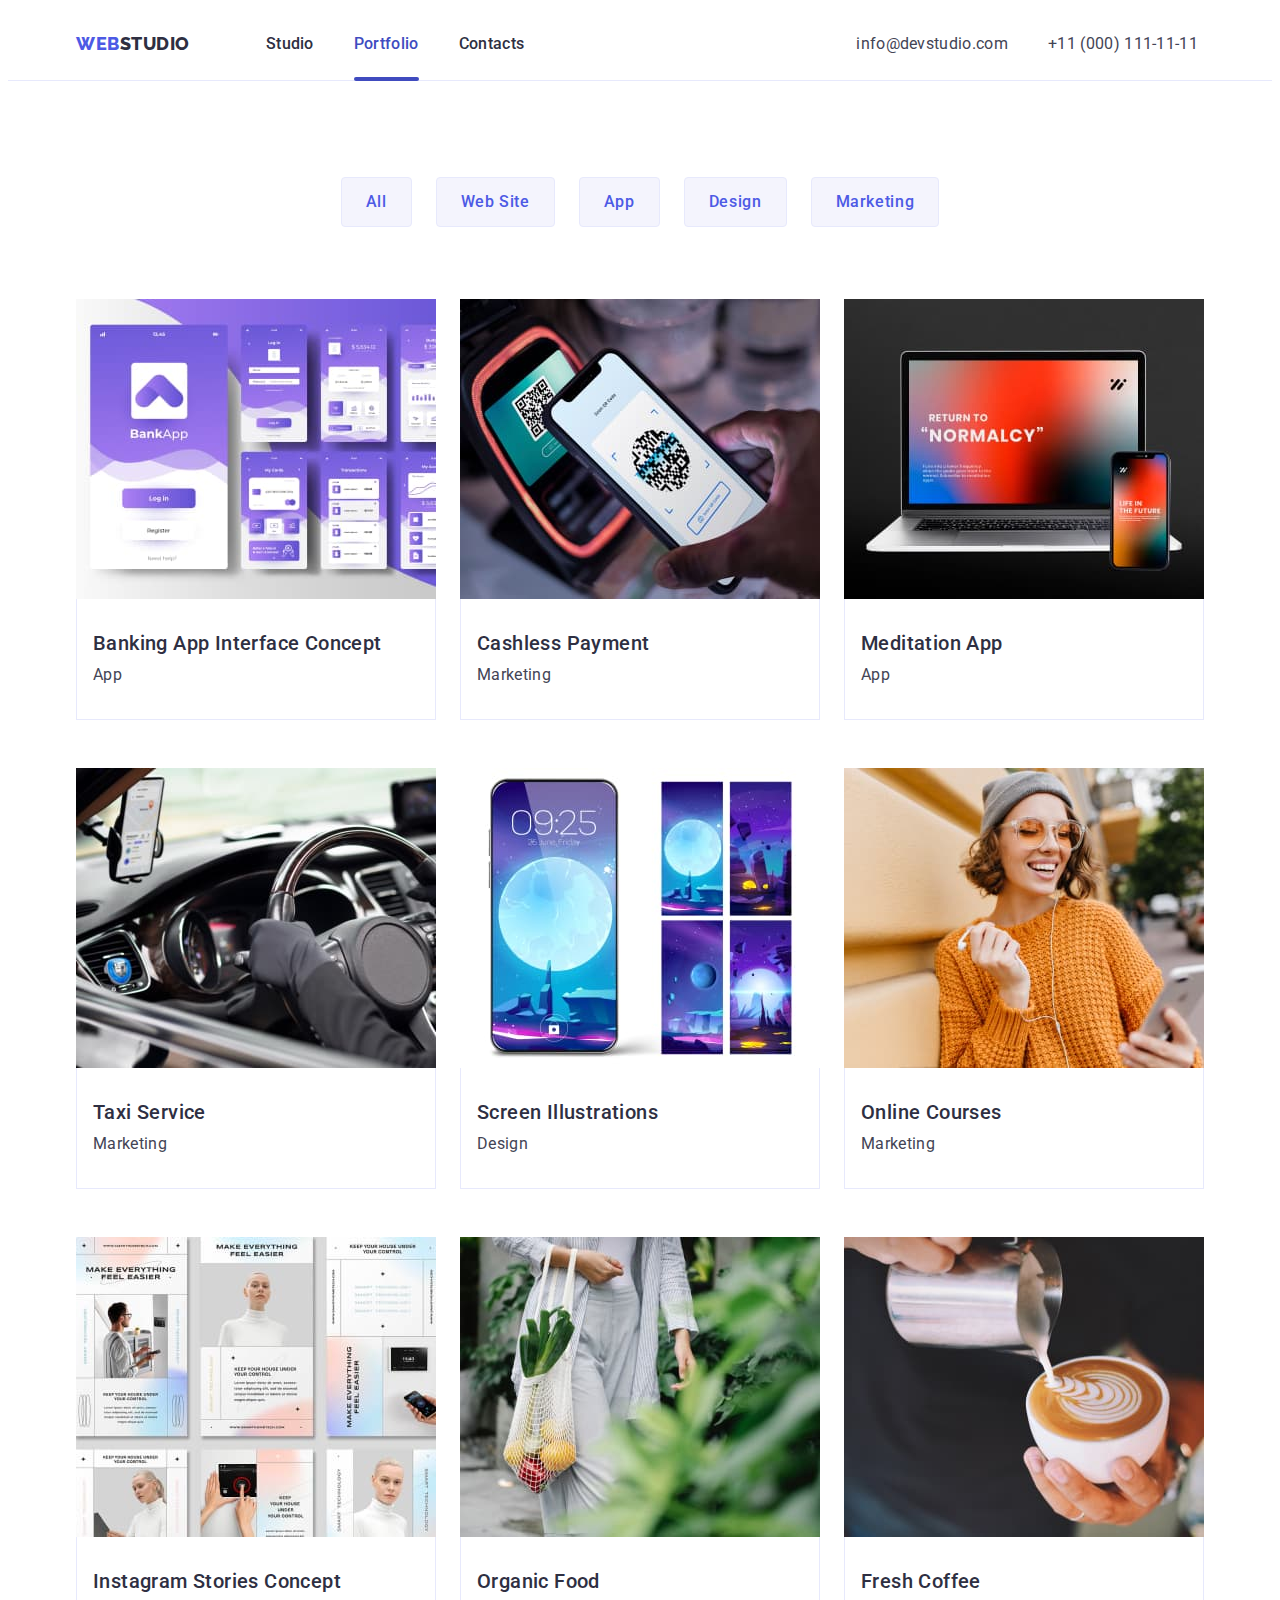
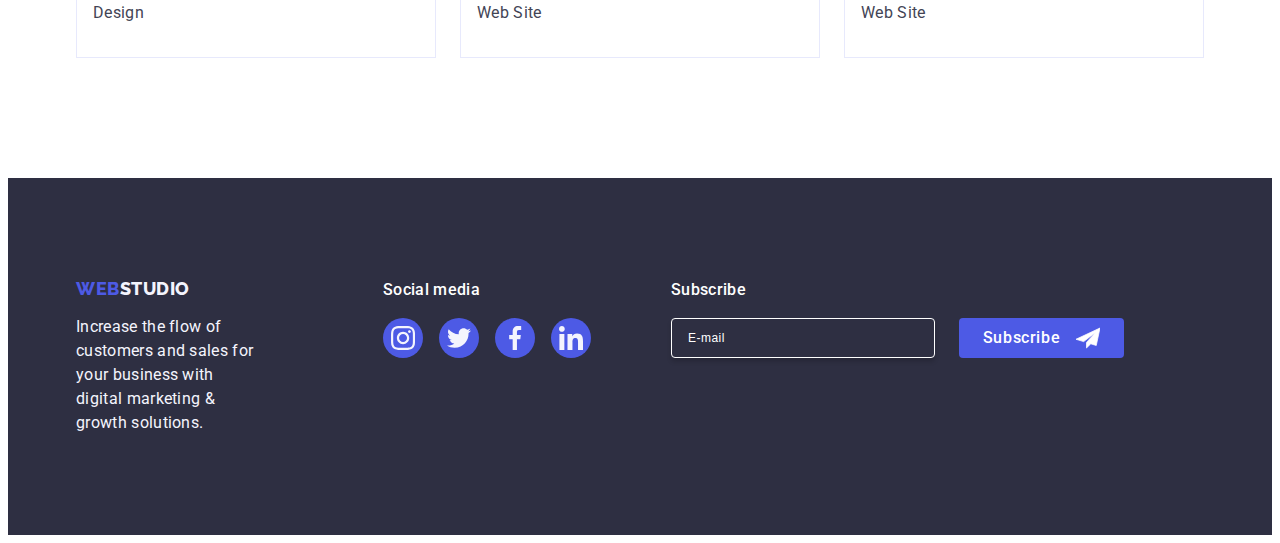
==== commit c6aa621f: "update" ====
--- a/portfolio.html
+++ b/portfolio.html
@@ -254,7 +254,7 @@
           </p>
         </div>
 
-        <div>
+        <div class="social-media-class">
           <p class="social-m">Social media</p>
           <ul class="social-icon">
             <li class="link-item">
--- a/css/styles.css
+++ b/css/styles.css
@@ -5,6 +5,7 @@
   --clasic-background-color: #f4f4fd;
   --footer-color: #2e2f42;
   --button-color: #4d5ae5;
+  --label-color: #8e8f99;
 }
 h1,
 h2,
@@ -279,8 +280,8 @@
   color: #ffffff;
   max-width: 496px;
   height: 120px;
+  margin: 0 auto;
   margin-bottom: 48px;
-  margin: 0 auto;
   font-weight: 700;
 }
 .valuables {
@@ -584,6 +585,9 @@
 }
 .client-logo {
   fill: currentColor;
+}
+.social-media-class {
+  margin-right: 80px;
 }
 
 /* Modal window */
@@ -705,7 +709,7 @@
   line-height: 1.5;
   text-align: center;
   letter-spacing: 0.02em;
-  color: var(--#2E2F42);
+  color: var(--footer-color);
   margin-bottom: 16px;
 }
 .modal-form-contain {
@@ -745,17 +749,27 @@
 }
 
 .modal-form-input:focus,
-.modal-form-comment:focus {
+.modal-form-comment:focus,
+.checkbox-modal:focus {
   border-color: #4d5ae5;
 }
-input:checked {
-  background-color: var(--#404bbf);
+
+.checkbox-modal {
+  width: 16px;
+  height: 16px;
+  stroke-width: 1px;
+}
+
+.checkbox-modal:checked + .modal-form-agreement > .modal-form-desc {
+  background-color: #404bbf;
   border: none;
-  fill: var(--#F4F4FD);
+  fill: var(--clasic-background-color);
 }
 .modal-form-comment {
-  width: 100px;
+  width: 100%;
   height: 120px;
+  padding: 8px 16px;
+  margin-top: 4px;
   font-size: 12px;
   line-height: 1.17;
   letter-spacing: 0.04em;
@@ -777,7 +791,7 @@
   font-size: 12px;
   line-height: 1.17;
   letter-spacing: 0.04em;
-  color: var(--#8e8f99);
+  color: var(--label-color);
 }
 
 .modal-form-desc {
@@ -792,45 +806,10 @@
   align-items: center;
   justify-content: center;
   fill: transparent;
-}
-
-.modal-form-link {
-  color: var(--iris, #4d5ae5);
-}
-.modal-form-btn {
-  margin-top: 24px;
-}
-.modal-form-input {
-  padding-left: 38px;
-}
-.modal-form-icon {
-  fill: none;
-  stroke: #2e2f42;
-  position: absolute;
-  top: 50%;
-  left: 16px;
-  transform: translateY(-50%);
-  transition: fill 250ms cubic-bezier(0.4, 0, 0.2, 1);
-}
-.modal-form-input:focus + .modal-form-icon {
-  stroke: #4d5ae5;
-  fill: #4d5ae5;
-}
-.modal-form-field {
-  position: relative;
-}
-.modal-comment {
-  margin-bottom: 16px;
-}
-.checkbox-container {
-  margin-bottom: 24px;
-}
-/* Footer form */
-.footer-bottom {
-  display: flex;
-  justify-content: space-between;
-}
-.button-form {
+  margin-right: 5px;
+}
+
+.modal-btn {
   display: block;
   min-width: 169px;
   height: 56px;
@@ -847,6 +826,59 @@
   border: none;
   border-radius: 4px;
   transition: background-color 250ms cubic-bezier(0.4, 0, 0.2, 1);
+  margin: 0 auto;
+}
+.modal-form-link {
+  color: var(--iris, #4d5ae5);
+  text-decoration: underline;
+}
+.modal-form-input {
+  padding-left: 38px;
+}
+.modal-form-icon {
+  fill: #2e2f42;
+  position: absolute;
+  top: 50%;
+  left: 16px;
+  transform: translateY(-50%);
+  transition: fill 250ms cubic-bezier(0.4, 0, 0.2, 1);
+}
+.modal-form-input:focus + .modal-form-icon {
+  stroke: #4d5ae5;
+  fill: #4d5ae5;
+}
+.modal-form-field {
+  position: relative;
+}
+.modal-comment {
+  margin-bottom: 16px;
+}
+.checkbox-container {
+  margin-bottom: 24px;
+}
+/* Footer form */
+.footer-bottom {
+  margin-right: 80px;
+  justify-content: space-between;
+}
+.button-form {
+  display: flex;
+  min-width: 165px;
+  height: 40px;
+  justify-content: center;
+  align-items: center;
+  font-family: "Roboto", sans-serif;
+  font-size: 16px;
+  font-weight: 500;
+  line-height: 1.5;
+  letter-spacing: 0.04em;
+  color: #ffffff;
+  cursor: pointer;
+  background-color: #4d5ae5;
+  border: none;
+  border-radius: 4px;
+  transition: background-color 250ms cubic-bezier(0.4, 0, 0.2, 1);
+  margin: 0;
 }
 .button-form-icon {
   fill: none;
